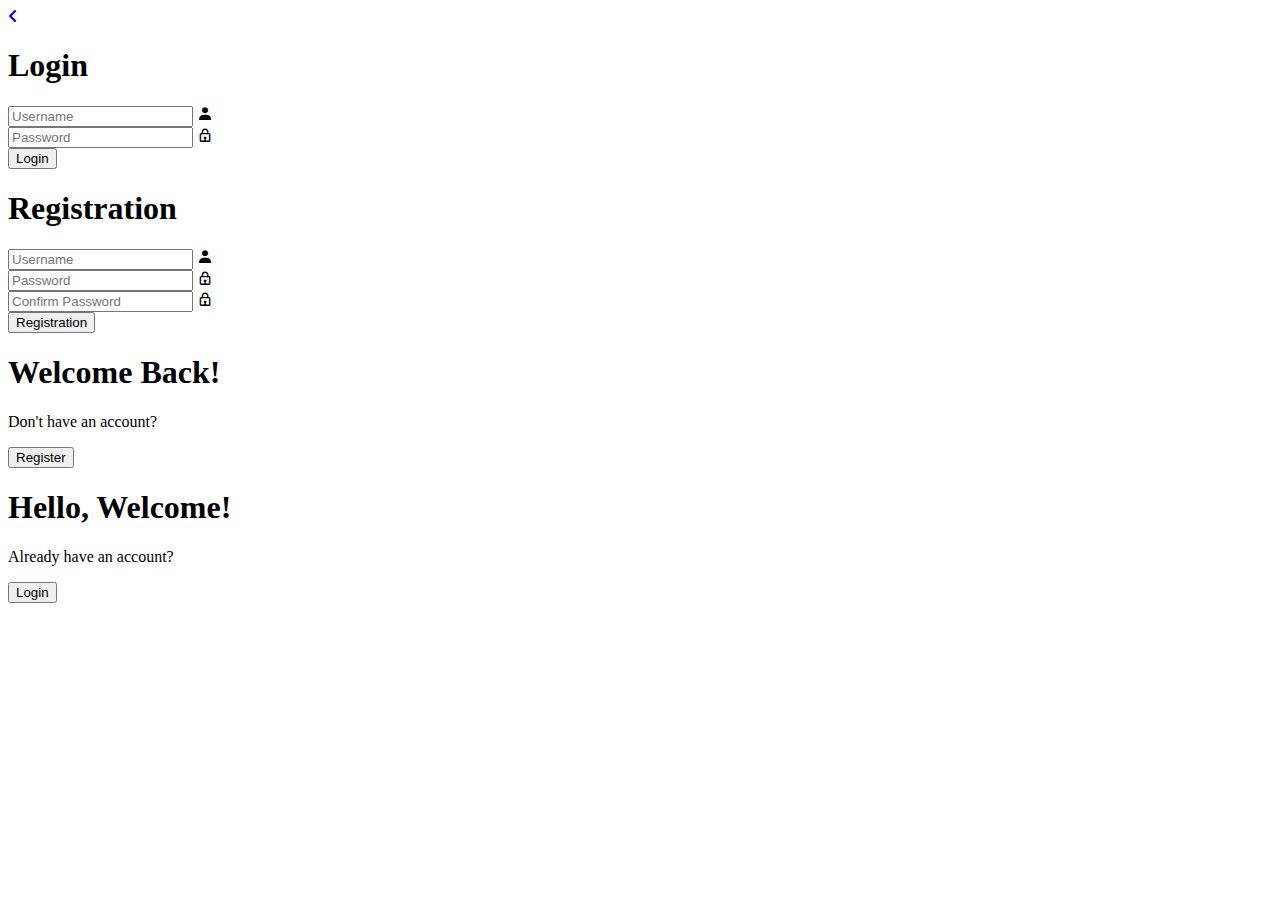
==== Loginindex.html @ 92500091 "Added login page html" ====
<!DOCTYPE html>
<html lang="en">
<head>
    <meta charset="UTF-8">
    <meta name="viewport" content="width=device-width, initial-scale=1.0">
    <title>Registration</title>
    <link rel="stylesheet" href="loginstyle.css">
    <link href='https://unpkg.com/boxicons@2.1.4/css/boxicons.min.css' rel='stylesheet'> 
    <link rel="stylesheet" href="https://cdnjs.cloudflare.com/ajax/libs/font-awesome/6.7.2/css/all.min.css" integrity="sha512-Evv84Mr4kqVGRNSgIGL/F/aIDqQb7xQ2vcrdIwxfjThSH8CSR7PBEakCr51Ck+w+/U6swU2Im1vVX0SVk9ABhg==" crossorigin="anonymous" referrerpolicy="no-referrer"/>

   
</head>
<body>
    <a href="index.html">
        <div class="back-arrow">
            <i class="fa-solid fa-angle-left"></i>
        </div>
    </a>
    <div class="container">
        
        <div class="form-box login">
            <form action="">
                <h1>Login</h1>
                <div class="input-box">
                    <input type="text" placeholder="Username" required>
                    <i class='bx bxs-user'></i>
                </div>
                <div class="input-box">
                    <input type="password" placeholder="Password" required>
                    <i class='bx bx-lock' ></i>
                </div>
                
                <!-- <div class="forgot-link">
                    <a href="#">Forgot password?</a>
                </div> -->
                <button type="submit" class="btn">Login</button>
                <!-- <p>or login with social platforms</p> -->
                <!-- <div class="social-icons">
                    <a href="#"><i class='bx bxl-google' ></i></a>
                    <a href="#"><i class='bx bxl-facebook-circle' ></i></a>
                    <a href="#"><i class='bx bxl-github' ></i></a>
                    <a href="#"><i class='bx bxl-linkedin-square' ></i></a>
                </div> -->
            </form>
        </div>



        <div class="form-box register">
            <form action="">
                <h1>Registration</h1>
                <div class="input-box">
                    <input type="text" placeholder="Username" required>
                    <i class='bx bxs-user'></i>
                </div>

                <!-- <div class="input-box">
                    <input type="email" placeholder="E-mail" required>
                    <i class='bx bx-envelope' ></i>
                </div> -->

                <div class="input-box">
                    <input type="password" placeholder="Password" required>
                    <i class='bx bx-lock' ></i>
                </div>
                <div class="input-box">
                    <input type="password" placeholder="Confirm Password" required>
                    <i class='bx bx-lock' ></i>
                </div>
                <button type="submit" class="btn">Registration</button>
                <!-- <p>or register with social platforms</p> -->
                <!-- <div class="social-icons">
                    <a href="#"><i class='bx bxl-google' ></i></a>
                    <a href="#"><i class='bx bxl-facebook-circle' ></i></a>
                    <a href="#"><i class='bx bxl-github' ></i></a>
                    <a href="#"><i class='bx bxl-linkedin-square' ></i></a>
                </div> -->
            </form>
        </div>

        <div class="toggle-box">
            <div class="toggle-panel toggle-left">
                <h1>Welcome Back!</h1>
                <p>Don't have an account?</p>
                <button class="btn register-btn">Register</button>
            </div>
            <div class="toggle-panel toggle-right">
                <h1>Hello, Welcome!</h1>
                <p>Already have an account?</p>
                <button class="btn login-btn">Login</button>
            </div>
        </div>


    </div>

    <script src="loginscript.js"></script>
</body>
</html>
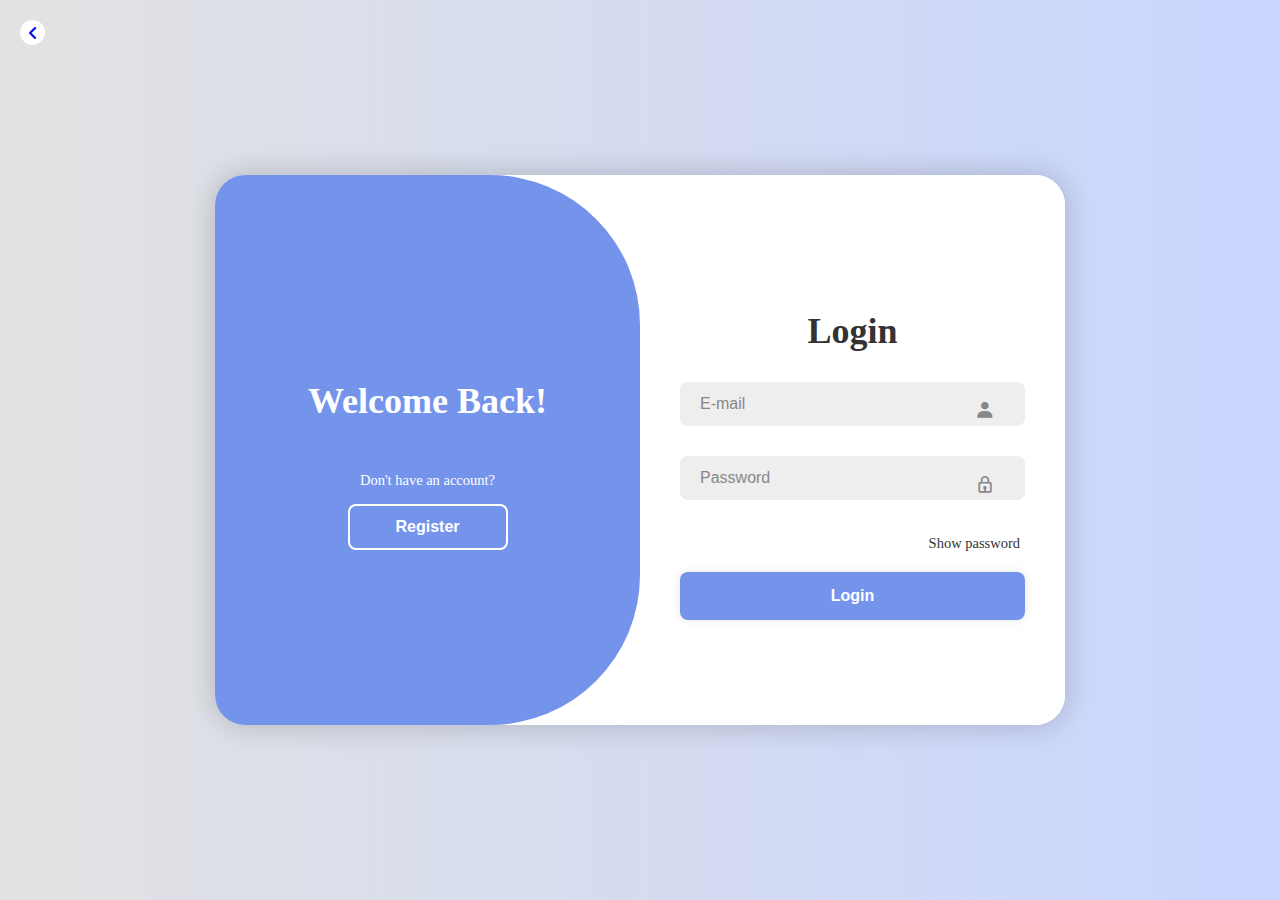
==== commit 054ed922: "Added show and hide password button in the login page along with the link to the vault" ====
--- a/Loginindex.html
+++ b/Loginindex.html
@@ -19,16 +19,18 @@
     <div class="container">
         
         <div class="form-box login">
-            <form action="">
+            <form action="login.php" method="POST">
                 <h1>Login</h1>
                 <div class="input-box">
-                    <input type="text" placeholder="Username" required>
+                    <input type="email" placeholder="E-mail" name="email" required>
                     <i class='bx bxs-user'></i>
                 </div>
                 <div class="input-box">
-                    <input type="password" placeholder="Password" required>
+                    <input type="password" placeholder="Password" class="password" id="password1" name="password" required>
                     <i class='bx bx-lock' ></i>
                 </div>
+
+                <p class="shpass" id="shpass1" onclick="shpassf1()">Show password</p>
                 
                 <!-- <div class="forgot-link">
                     <a href="#">Forgot password?</a>
@@ -47,26 +49,28 @@
 
 
         <div class="form-box register">
-            <form action="">
+            <form action="signup.php" method="POST">
                 <h1>Registration</h1>
                 <div class="input-box">
-                    <input type="text" placeholder="Username" required>
+                    <input type="text" placeholder="Username" name="username" required>
                     <i class='bx bxs-user'></i>
                 </div>
 
-                <!-- <div class="input-box">
-                    <input type="email" placeholder="E-mail" required>
+                <div class="input-box">
+                    <input type="email" placeholder="E-mail" name="email" required>
                     <i class='bx bx-envelope' ></i>
-                </div> -->
+                </div>
 
                 <div class="input-box">
-                    <input type="password" placeholder="Password" required>
+                    <input type="password" placeholder="Set password" class="password" id="password2" name="password" required>
                     <i class='bx bx-lock' ></i>
                 </div>
-                <div class="input-box">
+
+                <p class="shpass" id="shpass2" onclick="shpassf2()">Show password</p>
+                <!-- <div class="input-box">
                     <input type="password" placeholder="Confirm Password" required>
                     <i class='bx bx-lock' ></i>
-                </div>
+                </div> -->
                 <button type="submit" class="btn">Registration</button>
                 <!-- <p>or register with social platforms</p> -->
                 <!-- <div class="social-icons">
--- a/loginstyle.css
+++ b/loginstyle.css
@@ -0,0 +1,289 @@
+*{
+    margin: 0;
+    padding: 0;
+    box-sizing: border-box;
+}
+
+body{
+    display: flex;
+    justify-content: center;
+    align-items: center;
+    min-height: 100vh;
+    background: linear-gradient(90deg, #e2e2e2, #c9d6ff);
+}
+
+
+.shpass{
+    text-align: right;
+    /* margin-top: 10px; */
+    cursor: pointer;
+    border-radius: 10px;
+    /* background-color: rgb(149, 227, 235); */
+    margin-bottom: 10px;
+    padding: 5px;
+    border: none;
+}
+
+.back-arrow{
+    height: 25px;
+    width: 25px;
+    border-radius: 50%;
+    z-index: 2;
+    background-color: white;
+    position: absolute;
+    top: 20px;
+    left: 20px;
+    display: flex;
+    justify-content: center;
+    align-items: center;
+    cursor: pointer;
+}
+.container{
+    position: relative;
+    width: 850px;
+    height: 550px;
+    background: #fff;
+    border-radius: 30px;
+    margin: 20px;
+    box-shadow: 0 0 30px rgba(0, 0, 0, .2);
+    overflow: hidden;
+}
+
+.form-box{
+    position: absolute;
+    right: 0;
+    width: 50%;
+    height: 100%;
+    background: #fff;
+    display: flex;
+    align-items: center;
+    color: #333;
+    text-align: center;
+    padding: 40px;
+    z-index: 1;
+    transition: 0.6s ease-in-out 1.2s, visibility 0s 1s;
+}
+
+.container.active .form-box{
+    right: 50%;
+}
+
+.form-box.register{
+    visibility: hidden;
+}
+
+.container.active .form-box.register{
+    visibility: visible;
+}
+
+form{
+    width: 100%;
+}
+
+.container h1{
+    font-size: 36px;
+    margin: 30px 0;
+}
+
+.input-box{
+    position: relative;
+    margin: 30px 0;
+}
+
+.input-box input{
+    width: 100%;
+    padding: 13px 50px 13px 20px;
+    background-color: #eee;
+    border-radius: 8px;
+    border: none;
+    outline: none;
+    font-size: 16px;
+    color: #333;
+    font-weight: 500;
+}
+
+.input-box input::placeholder{
+    color: #888;
+    font-weight: 400;
+}
+
+.input-box i{
+    position: absolute;
+    right: 20px;
+    top: 40%;
+    transform: translate(-50%);
+    font-size: 20px;
+    color: #888;
+}
+
+.forgot-link{
+    margin: -15px 0 15px;
+}
+
+.forgot-link a {
+    font-size: 14.5px;
+    color: #333;
+    text-decoration: none;
+}
+
+.btn{
+    width: 100%;
+    height: 48px;
+    background: #7494ec;
+    border-radius: 8px;
+    box-shadow: 0 0 10px rgba(0, 0, 0, 0.1);
+    border: none;
+    cursor: pointer;
+    font-size: 16px;
+    color: #fff;
+    font-weight: 600;
+}
+
+.container p{
+    font-size: 14.5px;
+    margin: 15px 0;
+}
+
+.social-icons{
+    display: flex;
+    justify-content: center;
+}
+
+.social-icons a{
+    display: inline-flex;
+    padding: 10px;
+    border: 2px solid #ccc;
+    border-radius: 8px;
+    font-size: 24px;
+    color: #333;
+    text-decoration: none;
+    margin: 0 8px;
+}
+
+.toggle-box{
+    position: absolute;
+    width: 100%;
+    height: 100%;
+}
+
+.toggle-box::before{
+    content: '';
+    position: absolute;
+    left: -250%;
+    width: 300%;
+    height: 100%;
+    background: #7494ec;
+    border-radius: 150px;
+    z-index: 2;
+    transition: 1.8s ease-in-out;
+}
+
+.container.active .toggle-box::before{
+    left: 50%;
+}
+
+.toggle-panel{
+    position: absolute;
+    width: 50%;
+    height: 100%;
+    display: flex;
+    flex-direction: column;
+    color: #fff;
+    justify-content: center;
+    align-items: center;
+    z-index: 2;
+    transition: 0.3s ease-in-out;
+}
+
+.toggle-left.toggle-panel{
+    left: 0;
+    transition-delay: 1.2s;
+}
+
+.container.active .toggle-left.toggle-panel{
+    left: -50%;
+    transition-delay: 0.6s;
+}
+
+.toggle-panel.toggle-right{
+    right: -50%;
+    transition-delay: 0.6s;
+}
+
+.container.active .toggle-panel.toggle-right{
+    right: 0;
+    transition-delay: 1.2s;
+}
+
+.toggle-panel p{
+    margin-top: 20px;
+}
+
+.toggle-panel .btn{
+    width: 160px;
+    height: 46px;
+    background: transparent;
+    border: 2px solid #fff;
+    box-shadow: none;
+}
+
+@media screen and (max-width:650px) {
+    .container{
+        height: calc(100vh - 40px);
+    }
+
+    .form-box{
+        bottom: 0;
+        width: 100%;
+        height: 70%;
+    }
+
+    .container.active .form-box{
+        right: 0;
+        bottom: 30%;
+    }
+
+    .toggle-box::before{
+        left: 0;
+        top: -270px;
+        width: 100%;
+        height: 67%;
+    }
+    
+    .container.active .toggle-box::before{
+        left: 0;
+        top: 70%;
+    }
+
+    .toggle-panel{
+        width: 100%;
+        height: 30%;
+    }
+
+    .container.active .toggle-left.toggle-panel{
+        left: 0;
+        top: -30%;
+    }
+
+    .toggle-left.toggle-panel{
+        top: 0;
+    }
+
+    .toggle-panel.toggle-right{
+        right: 0;
+        bottom: -30%;
+    }
+
+    .container.active .toggle-panel.toggle-right{
+       bottom: 0; 
+    }
+}
+
+@media screen and (max-width:400px){
+    .form-box{
+        padding: 20px;
+    }
+    .toggle-panel h1 {
+        font-size: 30px;
+    }
+}